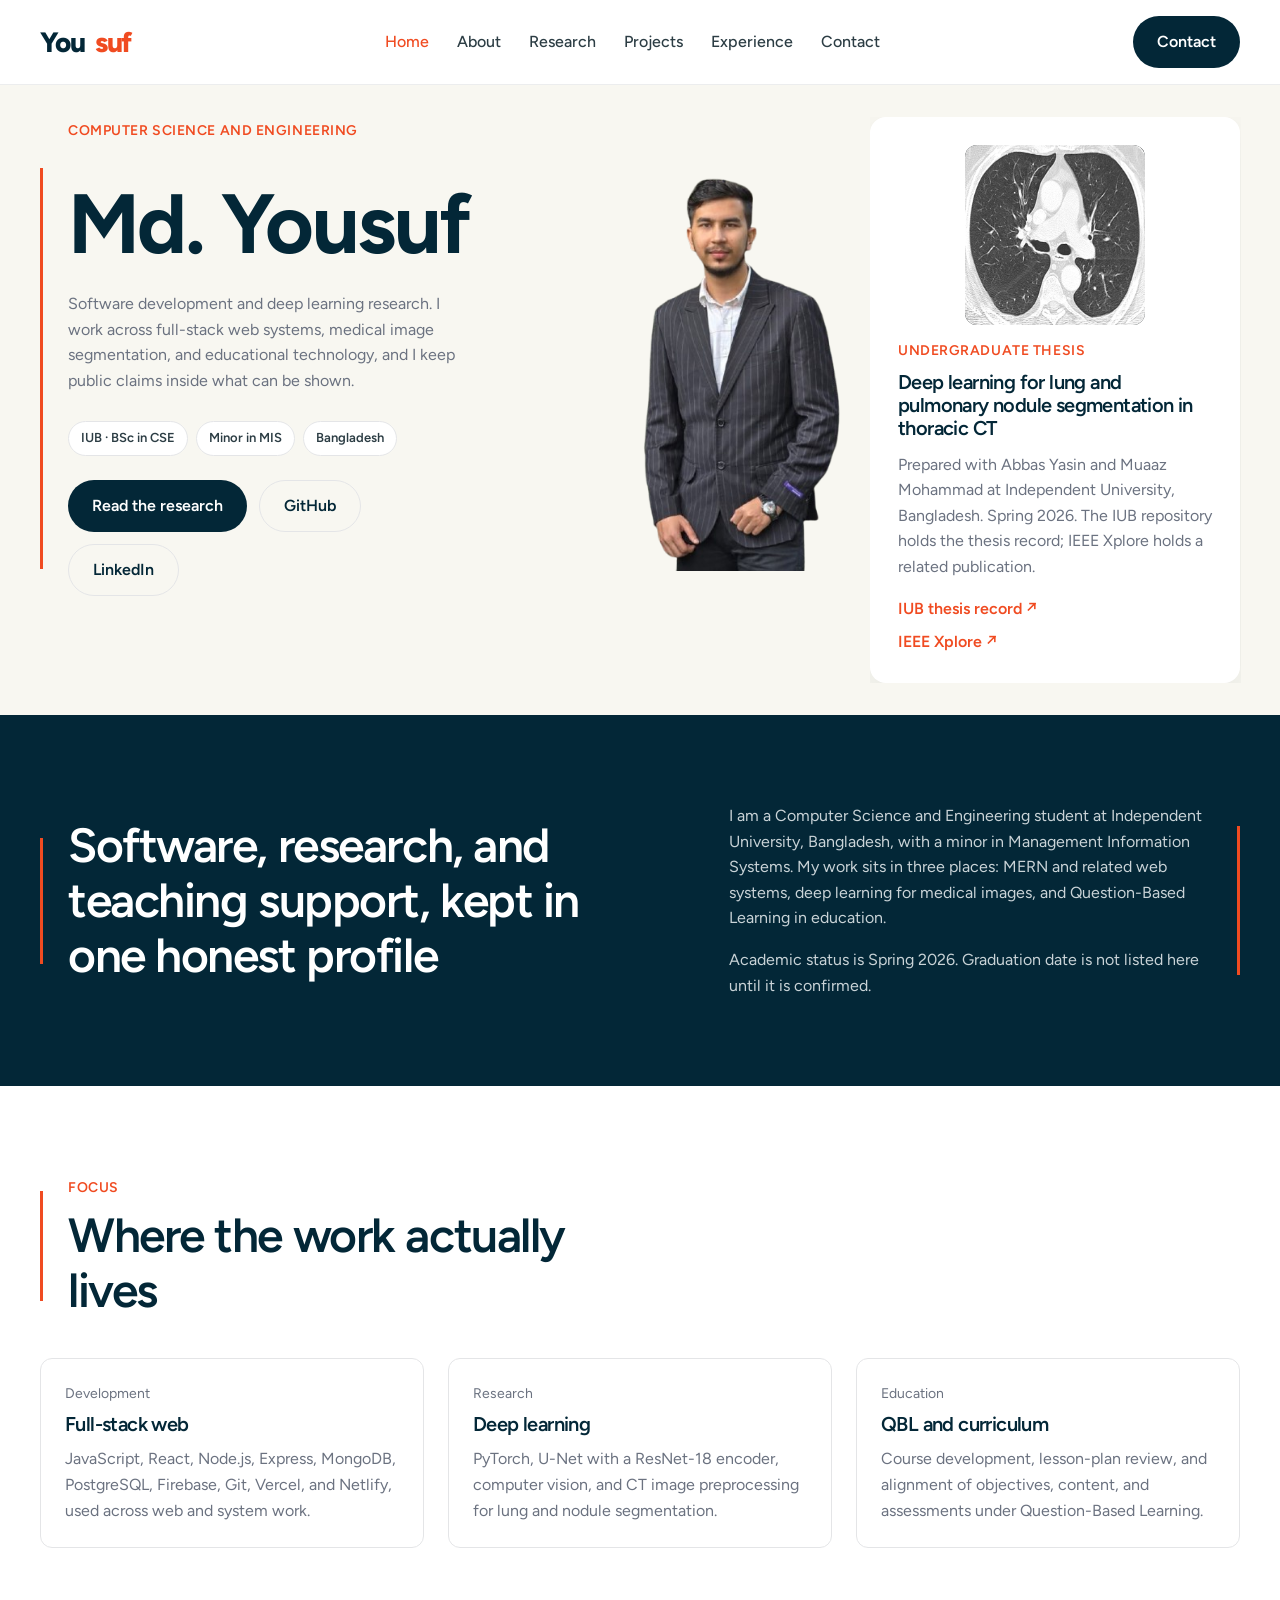
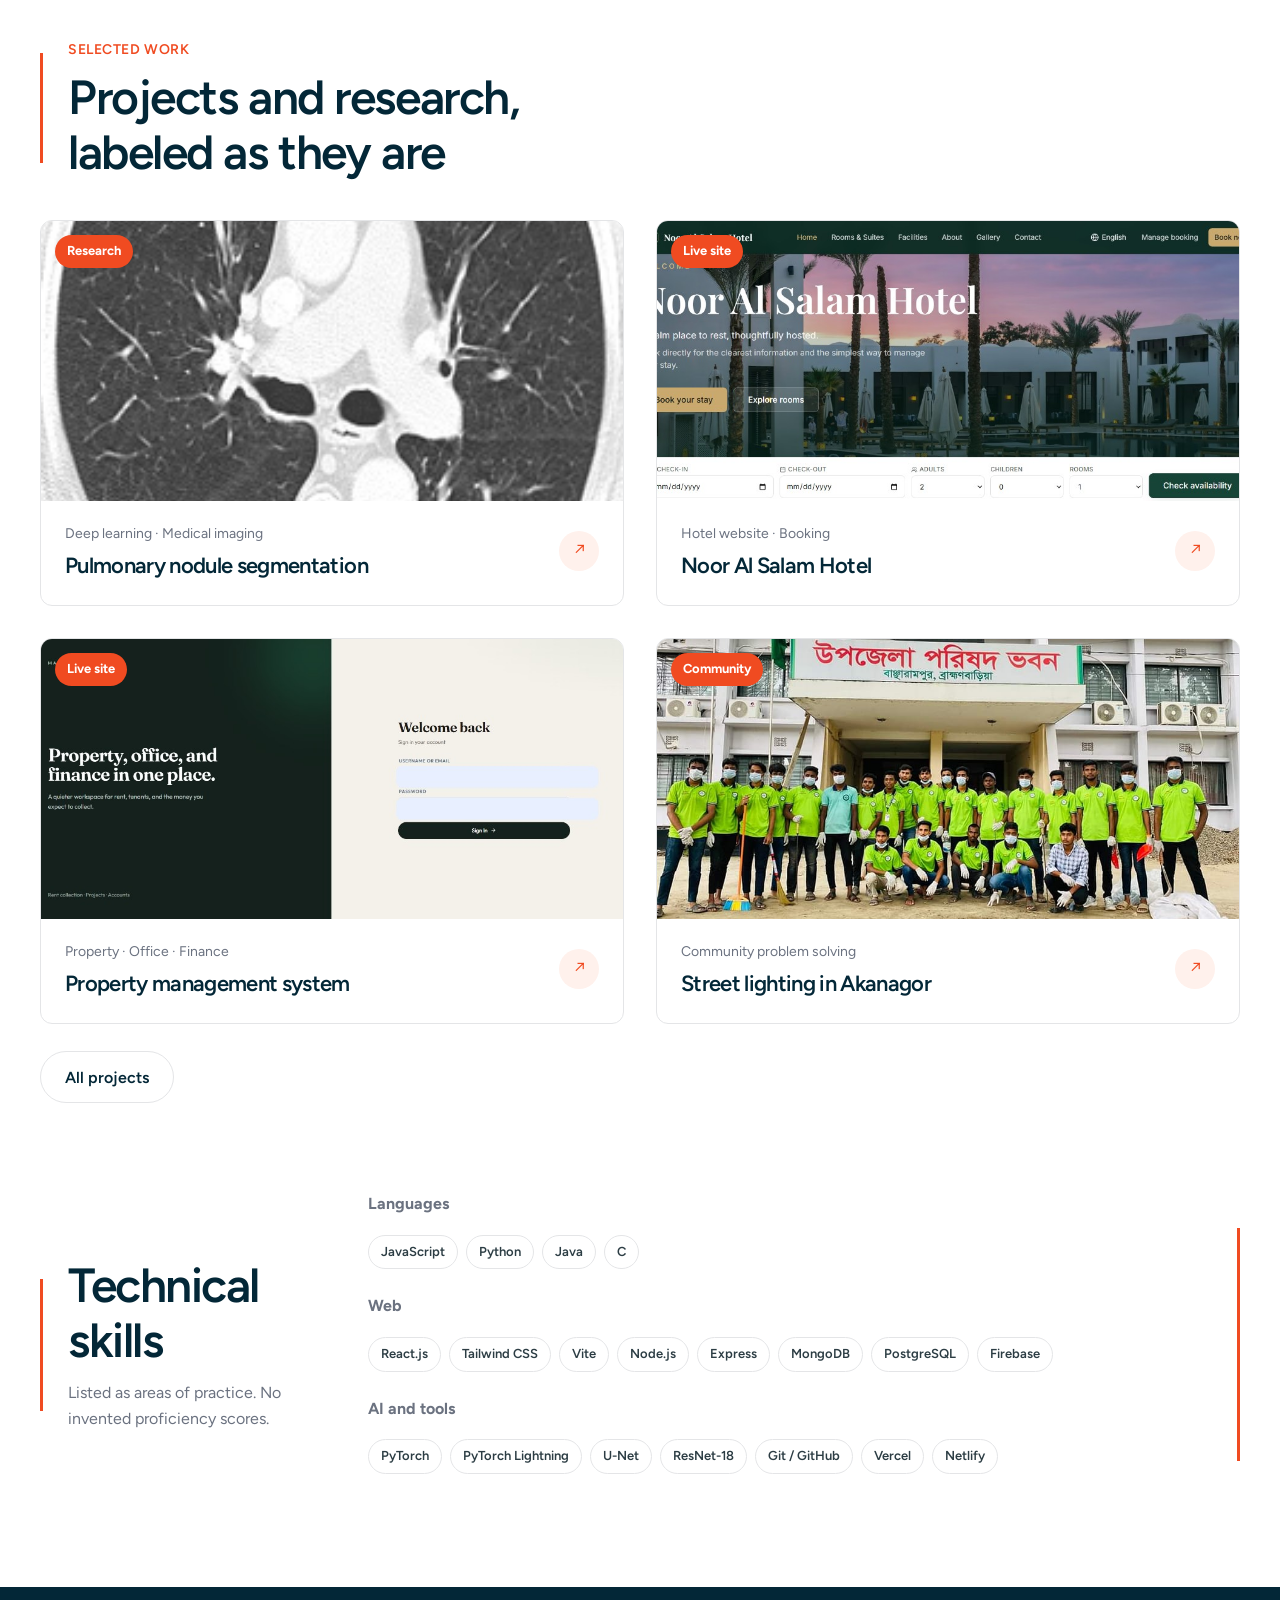
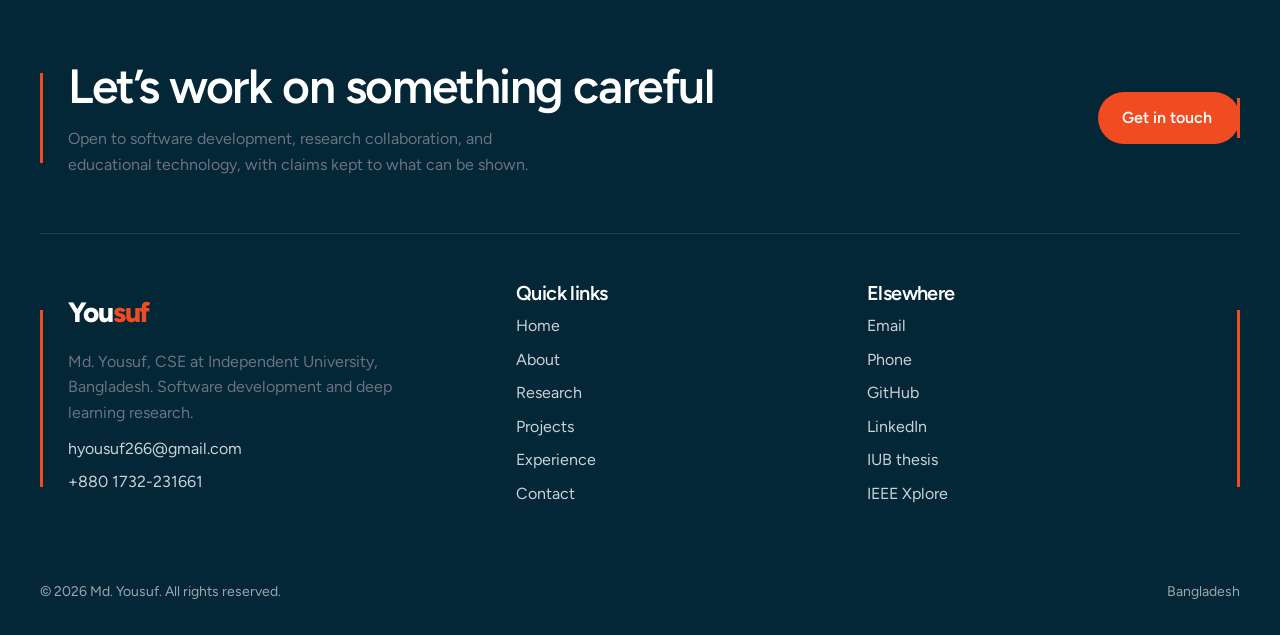
==== site/index.html @ 17631803 "My profile" ====
<!DOCTYPE html>
<html lang="en">
<head>
  <meta charset="UTF-8">
  <meta name="viewport" content="width=device-width, initial-scale=1.0">
  <title>Md. Yousuf - CSE, software, deep learning</title>
  <link rel="preconnect" href="https://fonts.googleapis.com">
  <link rel="preconnect" href="https://fonts.gstatic.com" crossorigin>
  <link href="https://fonts.googleapis.com/css2?family=Figtree:wght@400;500;600;700;800&display=swap" rel="stylesheet">
  <link rel="stylesheet" href="css/style.css">
  <script>document.documentElement.classList.add("js-anim");</script>
  <noscript><style>html.js-anim .reveal{opacity:1;filter:none;transform:none;clip-path:none}</style></noscript>
</head>
<body data-page="home">
  <div data-header></div>

  <section class="hero">
    <div class="container hero-grid hero-profile">
      <div class="hero-copy reveal reveal-left">
        <p class="eyebrow">Computer Science and Engineering</p>
        <h1>Md. Yousuf</h1>
        <p>Software development and deep learning research. I work across full-stack web systems, medical image segmentation, and educational technology, and I keep public claims inside what can be shown.</p>
        <div class="pills">
          <span class="pill">IUB · BSc in CSE</span>
          <span class="pill">Minor in MIS</span>
          <span class="pill">Bangladesh</span>
        </div>
        <div class="hero-actions">
          <a class="btn btn-dark" href="research.html">Read the research</a>
          <a class="btn btn-line" href="https://github.com/yousufhasany" target="_blank" rel="noopener">GitHub</a>
          <a class="btn btn-line" href="https://www.linkedin.com/in/md-yousufhasan/" target="_blank" rel="noopener">LinkedIn</a>
        </div>
      </div>
      <div class="hero-portrait reveal reveal-center">
        <img src="images/yousuf-profile.png" alt="Md. Yousuf">
      </div>
      <aside class="profile-card reveal reveal-right">
        <img class="ct-thumb" src="images/ct-slice-082.png" alt="Axial thoracic CT slice from the research">
        <p class="eyebrow">Undergraduate thesis</p>
        <h3>Deep learning for lung and pulmonary nodule segmentation in thoracic CT</h3>
        <p>Prepared with Abbas Yasin and Muaaz Mohammad at Independent University, Bangladesh. Spring 2026. The IUB repository holds the thesis record; IEEE Xplore holds a related publication.</p>
        <p style="margin-top:16px"><a href="https://ar.iub.edu.bd/handle/11348/1204" target="_blank" rel="noopener">IUB thesis record ↗</a></p>
        <p style="margin-top:8px"><a href="https://ieeexplore.ieee.org/document/11545645/" target="_blank" rel="noopener">IEEE Xplore ↗</a></p>
      </aside>
    </div>
  </section>

  <section class="section dark">
    <div class="container intro-grid">
      <div>
        <h2>Software, research, and teaching support, kept in one honest profile</h2>
      </div>
      <div class="intro-copy">
        <p>I am a Computer Science and Engineering student at Independent University, Bangladesh, with a minor in Management Information Systems. My work sits in three places: MERN and related web systems, deep learning for medical images, and Question-Based Learning in education.</p>
        <p>Academic status is Spring 2026. Graduation date is not listed here until it is confirmed.</p>
      </div>
    </div>
  </section>

  <section class="section">
    <div class="container">
      <div class="section-head">
        <p class="eyebrow">Focus</p>
        <h2>Where the work actually lives</h2>
      </div>
      <div class="grid-3">
        <article class="role-card">
          <div class="card-meta">Development</div>
          <h3>Full-stack web</h3>
          <p>JavaScript, React, Node.js, Express, MongoDB, PostgreSQL, Firebase, Git, Vercel, and Netlify, used across web and system work.</p>
        </article>
        <article class="role-card">
          <div class="card-meta">Research</div>
          <h3>Deep learning</h3>
          <p>PyTorch, U-Net with a ResNet-18 encoder, computer vision, and CT image preprocessing for lung and nodule segmentation.</p>
        </article>
        <article class="role-card">
          <div class="card-meta">Education</div>
          <h3>QBL and curriculum</h3>
          <p>Course development, lesson-plan review, and alignment of objectives, content, and assessments under Question-Based Learning.</p>
        </article>
      </div>
    </div>
  </section>

  <section class="section" style="padding-top:0">
    <div class="container">
      <div class="section-head">
        <p class="eyebrow">Selected work</p>
        <h2>Projects and research, labeled as they are</h2>
      </div>
      <div class="grid-2" data-projects data-count="4"></div>
      <p style="margin-top:28px"><a class="btn btn-line" href="portfolio.html">All projects</a></p>
    </div>
  </section>

  <section class="section" style="padding-top:0">
    <div class="container skills-wrap">
      <div>
        <h2>Technical skills</h2>
        <p style="margin-top:12px">Listed as areas of practice. No invented proficiency scores.</p>
      </div>
      <div>
        <p><strong>Languages</strong></p>
        <div class="pills"><span class="pill">JavaScript</span><span class="pill">Python</span><span class="pill">Java</span><span class="pill">C</span></div>
        <p><strong>Web</strong></p>
        <div class="pills"><span class="pill">React.js</span><span class="pill">Tailwind CSS</span><span class="pill">Vite</span><span class="pill">Node.js</span><span class="pill">Express</span><span class="pill">MongoDB</span><span class="pill">PostgreSQL</span><span class="pill">Firebase</span></div>
        <p><strong>AI and tools</strong></p>
        <div class="pills"><span class="pill">PyTorch</span><span class="pill">PyTorch Lightning</span><span class="pill">U-Net</span><span class="pill">ResNet-18</span><span class="pill">Git / GitHub</span><span class="pill">Vercel</span><span class="pill">Netlify</span></div>
      </div>
    </div>
  </section>

  <div data-footer></div>
  <script src="js/data.js"></script>
  <script src="js/main.js"></script>
</body>
</html>
---- site/css/style.css ----
:root {
  --navy: #032737;
  --ink: #021820;
  --slate: #2c3d44;
  --muted: #6b7280;
  --accent: #f04b21;
  --accent-soft: #fff1ec;
  --cream: #f8f7f1;
  --white: #ffffff;
  --line: #e4e5e7;
  --shadow: 0 18px 50px rgba(3, 39, 55, 0.08);
  --radius: 12px;
  --max: 1200px;
}

* { box-sizing: border-box; margin: 0; padding: 0; }

html { scroll-behavior: smooth; }

body {
  font-family: Figtree, sans-serif;
  color: var(--navy);
  background: var(--white);
  line-height: 1.6;
  overflow-x: clip;
}

img { max-width: 100%; display: block; }
a { color: inherit; text-decoration: none; }
button, input, textarea, select { font: inherit; }
ul { list-style: none; }

.container { width: min(var(--max), calc(100% - 48px)); margin: 0 auto; }
.container-wide { width: min(1280px, calc(100% - 40px)); margin: 0 auto; }

.eyebrow {
  display: inline-flex;
  align-items: center;
  gap: 8px;
  color: var(--accent);
  font-weight: 600;
  font-size: 14px;
  letter-spacing: 0.04em;
  text-transform: uppercase;
}

h1, h2, h3, h4 { line-height: 1.15; letter-spacing: -0.03em; }
h1 { font-size: clamp(48px, 7vw, 84px); font-weight: 700; }
h2 { font-size: clamp(32px, 4vw, 48px); font-weight: 600; }
h3 { font-size: 20px; font-weight: 600; }
p { color: var(--muted); }

.lead { font-size: 18px; line-height: 1.7; }

.btn {
  display: inline-flex;
  align-items: center;
  justify-content: center;
  gap: 8px;
  min-height: 52px;
  padding: 0 24px;
  border: 0;
  border-radius: 999px;
  cursor: pointer;
  font-weight: 600;
  transition: 0.25s ease;
}

.btn-dark { background: var(--navy); color: #fff; }
.btn-dark:hover { background: var(--accent); }
.btn-accent { background: var(--accent); color: #fff; }
.btn-accent:hover { background: #d63d16; }
.btn-ghost { background: #fff; color: var(--navy); }
.btn-ghost:hover { background: var(--accent); color: #fff; }
.btn-line { background: transparent; border: 1px solid var(--line); color: var(--navy); }
.btn-line:hover { border-color: var(--navy); }

/* Header */
.site-header {
  position: sticky;
  top: 0;
  z-index: 40;
  background: rgba(255, 255, 255, 0.92);
  backdrop-filter: blur(16px);
  border-bottom: 1px solid rgba(228, 229, 231, 0.7);
}

.header-inner {
  display: flex;
  align-items: center;
  justify-content: space-between;
  min-height: 84px;
  gap: 24px;
}

.logo {
  display: flex;
  align-items: center;
  gap: 10px;
  font-size: 28px;
  font-weight: 800;
  letter-spacing: -0.04em;
}

.logo span { color: var(--accent); }

.nav {
  display: flex;
  align-items: center;
  gap: 28px;
}

.nav a {
  font-weight: 500;
  color: var(--slate);
}

.nav a:hover,
.nav a.active { color: var(--accent); }

.menu-toggle {
  display: none;
  width: 44px;
  height: 44px;
  border: 0;
  background: var(--cream);
  border-radius: 10px;
  cursor: pointer;
}

.menu-toggle span,
.menu-toggle span::before,
.menu-toggle span::after {
  display: block;
  width: 18px;
  height: 2px;
  background: var(--navy);
  margin: 0 auto;
  position: relative;
}

.menu-toggle span::before,
.menu-toggle span::after {
  content: "";
  position: absolute;
  left: 0;
}

.menu-toggle span::before { top: -6px; }
.menu-toggle span::after { top: 6px; }

/* Hero */
.hero {
  background: var(--cream);
  padding: 20px 0 0;
  overflow: hidden;
}

.hero-grid {
  display: grid;
  grid-template-columns: 1fr 1.05fr 0.7fr;
  gap: 24px;
  align-items: start;
}

.hero-grid.hero-profile {
  grid-template-columns: 1.05fr 0.85fr 0.9fr;
  align-items: start;
  padding: 0;
}

.hero-copy { padding-bottom: 40px; }
.hero-profile .hero-copy { padding-top: 12px; padding-bottom: 36px; }
.hero-copy h1 { margin: 6px 0 18px; }
.hero-copy p { max-width: 360px; margin-bottom: 28px; }
.hero-profile .hero-copy p { max-width: 480px; }

.hero-portrait {
  position: relative;
  display: flex;
  justify-content: center;
  align-items: flex-start;
}

.hero-portrait img {
  width: min(400px, 100%);
  max-height: 480px;
  object-fit: contain;
  object-position: top center;
}

.hero-profile .profile-card {
  margin-top: 12px;
  margin-bottom: 32px;
}

.hero-actions {
  display: flex;
  flex-wrap: wrap;
  gap: 12px;
}

.pills {
  display: flex;
  flex-wrap: wrap;
  gap: 8px;
  margin: 18px 0 24px;
}

.pill {
  display: inline-flex;
  align-items: center;
  padding: 6px 12px;
  border-radius: 999px;
  background: #fff;
  border: 1px solid var(--line);
  font-size: 13px;
  font-weight: 600;
  color: var(--slate);
}

.profile-card {
  background: #fff;
  border-radius: 16px;
  padding: 28px;
  box-shadow: var(--shadow);
}

.profile-card h3 { margin: 8px 0 12px; }
.profile-card a { color: var(--accent); font-weight: 600; }

.ct-thumb {
  width: min(180px, 100%);
  aspect-ratio: 1;
  object-fit: contain;
  background: #0b1214;
  border-radius: 12px;
  margin: 0 auto 12px;
  display: block;
}

.ct-figure {
  margin: 28px 0 8px;
  background: #0b1214;
  border-radius: 16px;
  overflow: hidden;
  padding: 16px 16px 0;
}

.ct-figure img {
  width: min(100%, 400px);
  margin: 0 auto;
  object-fit: contain;
  display: block;
  border-radius: 8px;
}

.ct-figure figcaption,
.thesis-figure figcaption {
  background: #fff;
  color: var(--slate);
  font-size: 14px;
  line-height: 1.5;
  margin: 16px -16px 0;
  padding: 14px 16px 16px;
}

.thesis-figure {
  margin: 28px 0 8px;
  background: #fff;
  border: 1px solid var(--line);
  border-radius: 16px;
  overflow: hidden;
  padding: 16px 16px 0;
}

.thesis-figure img {
  width: min(100%, 520px);
  margin: 0 auto;
  object-fit: contain;
  display: block;
  background: #fff;
  border-radius: 4px;
}

.doc-links {
  display: flex;
  flex-wrap: wrap;
  gap: 12px;
  margin-top: 16px;
}

.media-tag {
  position: absolute;
  left: 14px;
  top: 14px;
  z-index: 2;
  background: var(--accent);
  color: #fff;
  border-radius: 99px;
  padding: 6px 12px;
  font-size: 13px;
  font-weight: 700;
}

.media-ct {
  background: #0b1214;
}

.media-ct img {
  object-fit: contain;
}
.profile-card ul,
ul.detail-copy { margin: 12px 0 0 18px; }
.profile-card li,
ul.detail-copy li { list-style: disc; color: var(--muted); margin: 8px 0; }

.media-panel {
  height: 220px;
  display: grid;
  place-items: center;
  font-weight: 700;
  letter-spacing: -0.03em;
}

.media-navy { background: linear-gradient(135deg, #032737, #0a5a72); color: #fff; }
.media-teal { background: linear-gradient(135deg, #0d4f4c, #1a7a72); color: #fff; }
.media-sand { background: linear-gradient(135deg, #4a2f24, #c45a28); color: #fff; }

.work-hero.media-navy,
.work-hero.media-teal,
.work-hero.media-sand { background-image: none; }

.note {
  margin-top: 24px;
  padding: 16px 18px;
  background: var(--cream);
  border-radius: 12px;
  color: var(--slate);
  font-size: 15px;
}

.role-card {
  border: 1px solid var(--line);
  border-radius: 12px;
  padding: 24px;
  background: #fff;
}

.role-card h3 { margin: 6px 0 10px; }

.float-icon {
  position: absolute;
  width: 56px;
  height: 56px;
  background: #fff;
  border-radius: 50%;
  display: grid;
  place-items: center;
  box-shadow: 1px 12px 40px rgba(240, 75, 33, 0.18);
  font-weight: 800;
}

.float-icon.ig { top: 8%; left: 12%; color: #e1306c; }
.float-icon.g { top: 42%; left: 0; color: #4285f4; }
.float-icon.yt { top: 38%; right: 4%; color: #ff0000; }
.float-icon.fb { bottom: 22%; right: 8%; color: #1877f2; }

.hero-stats {
  display: grid;
  gap: 28px;
  padding: 0 0 90px;
}

.stat-card strong {
  display: block;
  font-size: 48px;
  letter-spacing: -0.04em;
  line-height: 1;
}

.stat-card span { color: var(--muted); }

.badge {
  display: inline-flex;
  align-items: center;
  gap: 8px;
  background: #fff;
  border-radius: 999px;
  padding: 8px 14px;
  font-size: 14px;
  font-weight: 600;
  margin-bottom: 18px;
  box-shadow: var(--shadow);
}

.dot {
  width: 8px;
  height: 8px;
  border-radius: 50%;
  background: #16a34a;
}

/* Sections */
.section { padding: 88px 0; }
.section-head { margin-bottom: 40px; }
.section-head h2 { max-width: 560px; margin-top: 8px; }

.dark {
  background: var(--navy);
  color: #fff;
}

.dark p { color: #c9d3d7; }

.intro-grid {
  display: grid;
  grid-template-columns: 1.1fr 0.9fr;
  gap: 64px;
  align-items: center;
}

.intro-stats {
  display: flex;
  gap: 32px;
  margin: 28px 0;
  padding-bottom: 28px;
  border-bottom: 1px solid rgba(255,255,255,0.12);
}

.intro-stats strong { display: block; font-size: 36px; }
.intro-copy { display: grid; gap: 16px; }

/* Cards */
.grid-3 { display: grid; grid-template-columns: repeat(3, 1fr); gap: 24px; }
.grid-2 { display: grid; grid-template-columns: repeat(2, 1fr); gap: 32px; }

.gig-card,
.work-card,
.blog-card,
.info-card,
.price-card {
  background: #fff;
  border: 1px solid var(--line);
  border-radius: 12px;
  overflow: hidden;
  transition: 0.3s ease;
}

.gig-card:hover,
.work-card:hover,
.blog-card:hover { transform: translateY(-4px); box-shadow: var(--shadow); }

.media {
  position: relative;
  overflow: hidden;
  background: #eee;
}

.media img {
  width: 100%;
  height: 240px;
  object-fit: cover;
  transition: 0.5s ease;
}

.work-card .media img { height: 280px; }

.work-card:hover .media img,
.gig-card:hover .media img { transform: scale(1.08); }

.shine { position: relative; }
.shine::before {
  content: "";
  position: absolute;
  inset: 0 auto 0 -75%;
  width: 50%;
  background: linear-gradient(to right, transparent, rgba(255,255,255,0.35));
  transform: skewX(-25deg);
  z-index: 1;
}

.work-card:hover .shine::before { animation: shine 0.75s; }

@keyframes shine { to { left: 125%; } }

.price-chip {
  position: absolute;
  left: 16px;
  top: 16px;
  background: #fff;
  border-radius: 10px;
  padding: 10px 12px;
  min-width: 86px;
}

.price-chip small { display: block; color: var(--muted); font-size: 12px; }
.price-chip strong { font-size: 24px; line-height: 1; }

.card-body { padding: 22px 24px 26px; }
.card-body h3 { margin: 4px 0 16px; font-size: 22px; }
.card-meta { color: var(--muted); font-size: 14px; margin-bottom: 8px; }
.card-foot {
  display: flex;
  justify-content: space-between;
  align-items: center;
  color: var(--slate);
  font-weight: 600;
}

.arrow {
  width: 40px;
  height: 40px;
  border-radius: 50%;
  display: grid;
  place-items: center;
  background: var(--accent-soft);
  color: var(--accent);
  flex-shrink: 0;
}

.work-card .card-body {
  display: flex;
  justify-content: space-between;
  align-items: center;
  gap: 12px;
}

.work-card h3 { margin: 0; }

/* Skills */
.skills-wrap {
  display: grid;
  grid-template-columns: 280px 1fr;
  gap: 48px;
  align-items: center;
}

.skill { margin-bottom: 22px; }
.skill-top { display: flex; justify-content: space-between; margin-bottom: 8px; font-weight: 600; }
.bar { height: 8px; background: #ececec; border-radius: 99px; overflow: hidden; }
.bar span {
  display: block;
  height: 100%;
  background: var(--accent);
  border-radius: 99px;
  width: 0;
  transition: width 1.8s cubic-bezier(0.33, 0.08, 0.18, 1);
}

/* Testimonials */
.quote-grid { display: grid; grid-template-columns: repeat(3, 1fr); gap: 24px; }
.quote {
  background: var(--cream);
  border-radius: 12px;
  padding: 28px;
}

.quote p { color: var(--slate); margin-bottom: 22px; }
.quote-user { display: flex; gap: 12px; align-items: center; }
.quote-user img { width: 48px; height: 48px; border-radius: 50%; object-fit: cover; }
.quote-user strong { display: block; }
.quote-user span { color: var(--muted); font-size: 14px; }

/* Banner */
.page-banner {
  padding: 20px 0 0;
}

.banner-inner {
  min-height: 240px;
  border-radius: 12px;
  background:
    linear-gradient(180deg, rgba(248,247,241,0.2), rgba(248,247,241,0.55)),
    url("https://adguru.kitkitgo.com/wp-content/uploads/2025/10/8a3cf4f2-0ee0-40e4-8c0a-a12ad534541e.webp") center/cover;
  display: grid;
  place-items: center;
  text-align: center;
  padding: 48px 20px;
}

.banner-inner.banner-person {
  grid-template-columns: 1fr auto;
  text-align: left;
  padding: 28px 28px 0 40px;
  align-items: end;
  overflow: hidden;
  min-height: 220px;
}

.banner-inner.banner-cover {
  min-height: 340px;
  height: 340px;
  grid-template-columns: 1fr;
  text-align: left;
  align-items: end;
  justify-items: start;
  padding: 36px 44px;
  overflow: hidden;
  background-color: #032737;
  background-size: cover;
  background-position: center;
  background-repeat: no-repeat;
}

.banner-inner.banner-cover.banner-cover-research {
  background-image:
    linear-gradient(90deg, rgba(3, 39, 55, 0.78) 0%, rgba(3, 39, 55, 0.42) 48%, rgba(3, 39, 55, 0.18) 100%),
    url("../images/research-banner.jpg");
}

.banner-inner.banner-cover.banner-cover-projects {
  background-image:
    linear-gradient(90deg, rgba(3, 39, 55, 0.72) 0%, rgba(3, 39, 55, 0.38) 50%, rgba(3, 39, 55, 0.16) 100%),
    url("../images/projects-banner.jpg");
}

.banner-inner.banner-cover.banner-cover-experience {
  background-image:
    linear-gradient(90deg, rgba(3, 39, 55, 0.78) 0%, rgba(3, 39, 55, 0.42) 48%, rgba(3, 39, 55, 0.18) 100%),
    url("../images/experience-banner.jpg");
}

.banner-inner.banner-cover.banner-cover-contact {
  background-image:
    linear-gradient(90deg, rgba(3, 39, 55, 0.78) 0%, rgba(3, 39, 55, 0.42) 48%, rgba(3, 39, 55, 0.18) 100%),
    url("../images/contact-banner.jpg");
}

.banner-inner.banner-cover h1 {
  font-size: clamp(40px, 5vw, 56px);
  color: #fff;
}

.banner-inner.banner-cover .crumbs {
  justify-content: flex-start;
  color: rgba(255, 255, 255, 0.78);
}

.banner-inner.banner-cover .crumbs a { color: #fff; }
.banner-inner.banner-cover .crumbs a:hover,
.banner-inner.banner-cover .crumbs .current { color: var(--accent); }

.banner-photo {
  width: 180px;
  height: 210px;
  object-fit: cover;
  object-position: center 18%;
  border-radius: 16px 16px 0 0;
}

.banner-photo-ct {
  width: 200px;
  height: 200px;
  object-fit: contain;
  object-position: center;
  background: #0b1214;
  border-radius: 16px 16px 0 0;
  margin-bottom: 0;
}

.about-photo {
  width: 100%;
  height: 520px;
  object-fit: cover;
  object-position: center 20%;
  border-radius: 16px;
}

.crumbs {
  display: flex;
  justify-content: center;
  gap: 8px;
  margin-top: 10px;
  color: var(--slate);
}

.banner-person .crumbs { justify-content: flex-start; }

.crumbs a:hover { color: var(--accent); }
.crumbs .current { color: var(--accent); font-weight: 600; }

/* About */
.about-hero {
  display: grid;
  grid-template-columns: 1fr 1fr;
  gap: 48px;
  align-items: center;
}

.about-facts {
  display: grid;
  grid-template-columns: 1fr 1fr;
  gap: 14px 28px;
  margin-top: 28px;
}

.about-facts dt { color: var(--muted); font-size: 14px; }
.about-facts dd { font-weight: 600; margin-bottom: 8px; }

.timeline { display: grid; gap: 18px; }
.time-item {
  border: 1px solid var(--line);
  border-radius: 12px;
  padding: 24px;
}

.time-item header {
  display: flex;
  justify-content: space-between;
  gap: 16px;
  margin-bottom: 10px;
  flex-wrap: wrap;
}

.time-item small { color: var(--accent); font-weight: 600; }

.faq-item {
  border: 1px solid var(--line);
  border-radius: 12px;
  overflow: hidden;
}

.faq-item + .faq-item { margin-top: 12px; }

.faq-item button {
  width: 100%;
  text-align: left;
  background: #fff;
  border: 0;
  padding: 20px 24px;
  font-weight: 600;
  cursor: pointer;
  display: flex;
  justify-content: space-between;
  gap: 16px;
}

.faq-item .answer {
  display: none;
  padding: 0 24px 20px;
  color: var(--muted);
}

.faq-item.open .answer { display: block; }
.faq-item.open button { color: var(--accent); }

/* Work details */
.work-hero {
  min-height: 280px;
  border-radius: 12px;
  background-size: cover;
  background-position: center;
  display: grid;
  grid-template-columns: 1fr auto;
  align-items: end;
  padding: 36px 28px 0 36px;
  overflow: hidden;
  color: #fff;
}

.work-hero.work-hero-cover {
  min-height: 340px;
  height: 340px;
  padding: 36px 40px;
  grid-template-columns: 1fr;
}

.project-figure {
  margin: 24px 0 8px;
  background: #fff;
  border: 1px solid var(--line);
  border-radius: 16px;
  overflow: hidden;
}

.project-figure img {
  width: 100%;
  display: block;
  object-fit: cover;
  max-height: 420px;
}

.project-figure figcaption {
  color: var(--slate);
  font-size: 14px;
  line-height: 1.5;
  padding: 14px 16px 16px;
}

.project-figure.figure-contain img {
  object-fit: contain;
  max-height: 560px;
  background: #fff;
}

.project-figure.figure-video {
  background: #111;
}

.project-figure.figure-video video {
  width: 100%;
  display: block;
  max-height: 640px;
  object-fit: contain;
  background: #111;
}

.project-figure.figure-video figcaption {
  background: #fff;
}

.community-shots {
  display: grid;
  grid-template-columns: 1fr 1fr;
  gap: 12px;
  margin-top: 16px;
}

.community-shots img,
.community-shots video {
  width: 100%;
  display: block;
  border-radius: 10px;
  border: 1px solid var(--line);
  background: #111;
}

.community-shots video {
  max-height: 280px;
  object-fit: contain;
}

.community-shots figcaption {
  color: var(--slate);
  font-size: 13px;
  line-height: 1.45;
  padding-top: 8px;
}

.work-hero-photo {
  width: 180px;
  height: 220px;
  object-fit: cover;
  object-position: center 18%;
  border-radius: 16px 16px 0 0;
}

.work-hero h1 { font-size: clamp(36px, 5vw, 56px); }
.work-hero .tag {
  display: inline-block;
  background: var(--accent);
  border-radius: 99px;
  padding: 6px 12px;
  font-size: 13px;
  margin-bottom: 10px;
}

.detail-grid {
  display: grid;
  grid-template-columns: 1.6fr 0.8fr;
  gap: 40px;
}

.detail-copy h2 { margin: 32px 0 12px; font-size: 32px; }
.detail-copy ul { margin: 12px 0 0 18px; }
.detail-copy li { list-style: disc; color: var(--muted); margin: 8px 0; }

.side-card {
  border: 1px solid var(--line);
  border-radius: 12px;
  padding: 24px;
  position: sticky;
  top: 108px;
}

.side-card dt { color: var(--muted); font-size: 13px; margin-top: 14px; }
.side-card dd { font-weight: 600; }

.results {
  display: grid;
  grid-template-columns: repeat(2, 1fr);
  gap: 16px;
  margin-top: 16px;
}

.result {
  background: var(--cream);
  border-radius: 12px;
  padding: 18px;
}

.result strong { display: block; font-size: 28px; color: var(--accent); }

/* Contact */
.contact-grid {
  display: grid;
  grid-template-columns: 0.85fr 1.15fr;
  gap: 40px;
}

.form {
  display: grid;
  gap: 14px;
  background: var(--cream);
  padding: 32px;
  border-radius: 16px;
}

.form input,
.form textarea,
.form select {
  width: 100%;
  border: 1px solid var(--line);
  background: #fff;
  border-radius: 10px;
  padding: 14px 16px;
  outline: none;
}

.form input:focus,
.form textarea:focus { border-color: var(--navy); }

.form-row { display: grid; grid-template-columns: 1fr 1fr; gap: 14px; }

.info-card { padding: 22px; }
.info-card strong { display: block; margin-bottom: 6px; }

.form-status {
  display: none;
  padding: 12px 14px;
  border-radius: 10px;
  background: #ecfdf3;
  color: #166534;
  font-weight: 600;
}

.form-status.show { display: block; }

/* Footer */
.cta-band {
  background: var(--navy);
  color: #fff;
  padding: 72px 0 0;
}

.cta-inner {
  display: flex;
  justify-content: space-between;
  align-items: center;
  gap: 24px;
  padding-bottom: 56px;
  border-bottom: 1px solid rgba(255,255,255,0.1);
}

.cta-inner p { max-width: 460px; margin-top: 12px; }

.footer-grid {
  display: grid;
  grid-template-columns: 1.4fr 1fr 1.2fr;
  gap: 40px;
  padding: 48px 0;
}

.footer-grid p { max-width: 360px; }
.footer-grid a { color: #c9d3d7; display: block; margin: 8px 0; }
.footer-grid a:hover { color: #fff; }

.newsletter { display: flex; gap: 8px; margin-top: 14px; }
.newsletter input {
  flex: 1;
  border: 0;
  border-radius: 99px;
  padding: 0 16px;
  min-height: 48px;
}

.legal {
  display: flex;
  justify-content: space-between;
  gap: 16px;
  padding: 18px 0 32px;
  color: #9aa7ad;
  font-size: 14px;
  flex-wrap: wrap;
}

.legal a { color: #9aa7ad; }
.legal a:hover { color: #fff; }

.partners {
  display: flex;
  gap: 28px;
  flex-wrap: wrap;
  align-items: center;
  opacity: 0.75;
  margin-top: 20px;
}

.partners img { height: 28px; width: auto; filter: brightness(10); }

.pricing {
  display: grid;
  grid-template-columns: repeat(3, 1fr);
  gap: 20px;
}

.price-card { padding: 28px; }
.price-card.featured {
  background: var(--navy);
  color: #fff;
  border-color: var(--navy);
}

.price-card.featured p { color: #c9d3d7; }
.price-card .amount { font-size: 42px; margin: 10px 0 16px; }

.steps { display: grid; gap: 16px; }
.step {
  display: grid;
  grid-template-columns: 56px 1fr;
  gap: 16px;
  border: 1px solid var(--line);
  border-radius: 12px;
  padding: 20px;
}

.step b {
  width: 44px;
  height: 44px;
  border-radius: 50%;
  background: var(--accent-soft);
  color: var(--accent);
  display: grid;
  place-items: center;
}

.article-hero img {
  width: 100%;
  max-height: 420px;
  object-fit: cover;
  border-radius: 12px;
  margin: 24px 0 32px;
}

.article-body { max-width: 760px; }
.article-body p { margin-bottom: 16px; font-size: 18px; }
.article-body h2 { font-size: 28px; margin: 28px 0 12px; }

@media (max-width: 1024px) {
  .hero-grid,
  .hero-grid.hero-profile,
  .banner-inner.banner-person,
  .intro-grid,
  .skills-wrap,
  .about-hero,
  .detail-grid,
  .contact-grid,
  .footer-grid,
  .cta-inner {
    grid-template-columns: 1fr;
  }

  .hero-stats { grid-template-columns: repeat(3, 1fr); padding-bottom: 40px; }
  .hero-copy { padding-bottom: 24px; }
  .grid-3, .quote-grid, .pricing { grid-template-columns: 1fr 1fr; }
  .banner-inner.banner-person { padding: 28px 24px 0; }
  .banner-photo { width: 140px; height: 168px; justify-self: end; }
  .banner-photo-ct { width: 160px; height: 160px; }
  .hero-portrait img { max-height: 420px; }
  .about-photo { height: 420px; }
  .work-hero { grid-template-columns: 1fr auto; }
  .work-hero.work-hero-cover { grid-template-columns: 1fr; min-height: 240px; height: 240px; padding: 28px 24px; }
}

@media (max-width: 767px) {
  .container { width: min(var(--max), calc(100% - 32px)); }
  .nav {
    display: none;
    position: absolute;
    inset: 84px 16px auto;
    background: #fff;
    border: 1px solid var(--line);
    border-radius: 12px;
    padding: 16px;
    flex-direction: column;
    align-items: flex-start;
    box-shadow: var(--shadow);
  }
  .nav.open { display: flex; }
  .menu-toggle { display: block; }
  .header-inner .btn { display: none; }
  .hero-grid { grid-template-columns: 1fr; }
  .hero-stats { grid-template-columns: 1fr; }
  .grid-2, .grid-3, .quote-grid, .pricing, .about-facts, .form-row, .results, .community-shots {
    grid-template-columns: 1fr;
  }
  .section { padding: 64px 0; }
  .banner-photo, .work-hero-photo { width: 120px; height: 148px; }
  .banner-photo-ct { width: 132px; height: 132px; }
  .banner-inner.banner-cover { min-height: 240px; height: 240px; padding: 28px 24px; }
  .about-photo { height: 340px; }
}

/* Directional reveals: left from left, right from right */
html.js-anim .reveal {
  position: relative;
  opacity: 0;
  will-change: transform, opacity, clip-path;
}

html.js-anim .banner-cover.reveal,
html.js-anim .detail-copy.reveal,
html.js-anim .side-card.reveal,
html.js-anim .contact-grid > .reveal,
html.js-anim .about-hero > .reveal {
  opacity: 1;
  transform: none;
  clip-path: none;
  will-change: auto;
}

html.js-anim .reveal-left {
  transform: translate3d(-64px, 10px, 0) rotate(-1.2deg);
  clip-path: inset(0 28% 0 0);
}

html.js-anim .reveal-right {
  transform: translate3d(64px, 10px, 0) rotate(1.2deg);
  clip-path: inset(0 0 0 28%);
}

html.js-anim .reveal-center {
  transform: translate3d(0, 28px, 0) scale(0.96);
  clip-path: inset(8% 10%);
}

html.js-anim .reveal.in {
  opacity: 1;
  transform: none;
  clip-path: inset(0);
  transition:
    transform 2.1s cubic-bezier(0.33, 0.08, 0.18, 1) var(--d, 0ms),
    opacity 1.85s cubic-bezier(0.33, 0.08, 0.18, 1) var(--d, 0ms),
    clip-path 2.1s cubic-bezier(0.33, 0.08, 0.18, 1) var(--d, 0ms);
}

html.js-anim .reveal-left:not(.work-card):not(.role-card):not(.info-card):not(.gig-card):not(.time-item):not(.faq-item):not(.profile-card):not(.step):not(img):not(.media) {
  padding-left: 28px;
}

html.js-anim .reveal-right:not(.work-card):not(.role-card):not(.info-card):not(.gig-card):not(.time-item):not(.faq-item):not(.profile-card):not(.step):not(img):not(.media):not(.about-photo) {
  padding-right: 28px;
}

html.js-anim .reveal::after {
  content: "";
  position: absolute;
  width: 3px;
  background: var(--accent);
  opacity: 0;
  pointer-events: none;
  z-index: 0;
}

html.js-anim .reveal-left::after {
  left: 0;
  top: 12%;
  bottom: 12%;
  transform: scaleY(0);
  transform-origin: top;
}

html.js-anim .reveal-right::after {
  right: 0;
  top: 12%;
  bottom: 12%;
  transform: scaleY(0);
  transform-origin: bottom;
}

html.js-anim .work-card.reveal-left::after,
html.js-anim .role-card.reveal-left::after,
html.js-anim .info-card.reveal-left::after,
html.js-anim .gig-card.reveal-left::after,
html.js-anim .time-item.reveal-left::after,
html.js-anim .faq-item.reveal-left::after,
html.js-anim .profile-card.reveal-left::after,
html.js-anim .step.reveal-left::after {
  left: -16px;
}

html.js-anim .work-card.reveal-right::after,
html.js-anim .role-card.reveal-right::after,
html.js-anim .info-card.reveal-right::after,
html.js-anim .gig-card.reveal-right::after,
html.js-anim .time-item.reveal-right::after,
html.js-anim .faq-item.reveal-right::after,
html.js-anim .profile-card.reveal-right::after,
html.js-anim .step.reveal-right::after {
  right: -16px;
}

html.js-anim .reveal-center::after {
  left: 12%;
  right: 12%;
  bottom: -14px;
  width: auto;
  height: 3px;
  transform: scaleX(0);
  transform-origin: center;
}

html.js-anim .reveal.in::after {
  opacity: 1;
  transform: scale(1);
  transition: transform 1.5s cubic-bezier(0.33, 0.08, 0.18, 1) calc(var(--d, 0ms) + 420ms), opacity 0.8s ease calc(var(--d, 0ms) + 280ms);
}

@keyframes enter-left {
  from { opacity: 0; transform: translateX(-28px); }
  to { opacity: 1; transform: none; }
}

@keyframes enter-right {
  from { opacity: 0; transform: translateX(28px); }
  to { opacity: 1; transform: none; }
}

@keyframes enter-down {
  from { opacity: 0; transform: translateY(-10px); }
  to { opacity: 1; transform: none; }
}

@keyframes icon-in-left {
  from { opacity: 0; transform: translate(-24px, 10px) scale(0.6); }
  to { opacity: 1; transform: none; }
}

@keyframes icon-in-right {
  from { opacity: 0; transform: translate(24px, 10px) scale(0.6); }
  to { opacity: 1; transform: none; }
}

.site-header .logo {
  animation: enter-left 1.25s cubic-bezier(0.33, 0.08, 0.18, 1) both;
}

.site-header .nav a {
  animation: enter-down 1s cubic-bezier(0.33, 0.08, 0.18, 1) both;
}

.site-header .nav a:nth-child(1) { animation-delay: 0.12s; }
.site-header .nav a:nth-child(2) { animation-delay: 0.22s; }
.site-header .nav a:nth-child(3) { animation-delay: 0.32s; }
.site-header .nav a:nth-child(4) { animation-delay: 0.42s; }
.site-header .nav a:nth-child(5) { animation-delay: 0.52s; }
.site-header .nav a:nth-child(6) { animation-delay: 0.62s; }

.site-header .btn {
  animation: enter-right 1.25s cubic-bezier(0.33, 0.08, 0.18, 1) both;
}

.hero-portrait.in .float-icon.ig,
.hero-portrait.in .float-icon.g {
  animation: icon-in-left 1.3s cubic-bezier(0.33, 0.08, 0.18, 1) both;
}

.hero-portrait.in .float-icon.yt,
.hero-portrait.in .float-icon.fb {
  animation: icon-in-right 1.3s cubic-bezier(0.33, 0.08, 0.18, 1) both;
}

.hero-portrait.in .float-icon.ig { animation-delay: 0.35s; }
.hero-portrait.in .float-icon.g { animation-delay: 0.55s; }
.hero-portrait.in .float-icon.yt { animation-delay: 0.45s; }
.hero-portrait.in .float-icon.fb { animation-delay: 0.7s; }

@media (max-width: 767px) {
  html.js-anim .reveal-left {
    transform: translate3d(-36px, 20px, 0);
    clip-path: inset(0 22% 0 0);
  }
  html.js-anim .reveal-right {
    transform: translate3d(36px, 20px, 0);
    clip-path: inset(0 0 0 22%);
  }
}

@media (prefers-reduced-motion: reduce) {
  html.js-anim .reveal,
  html.js-anim .reveal-left,
  html.js-anim .reveal-right,
  html.js-anim .reveal-center,
  html.js-anim .reveal.in {
    opacity: 1;
    filter: none;
    transform: none;
    clip-path: none;
    transition: none;
  }
  .site-header .logo,
  .site-header .nav a,
  .site-header .btn,
  .hero-portrait.in .float-icon {
    animation: none;
  }
}
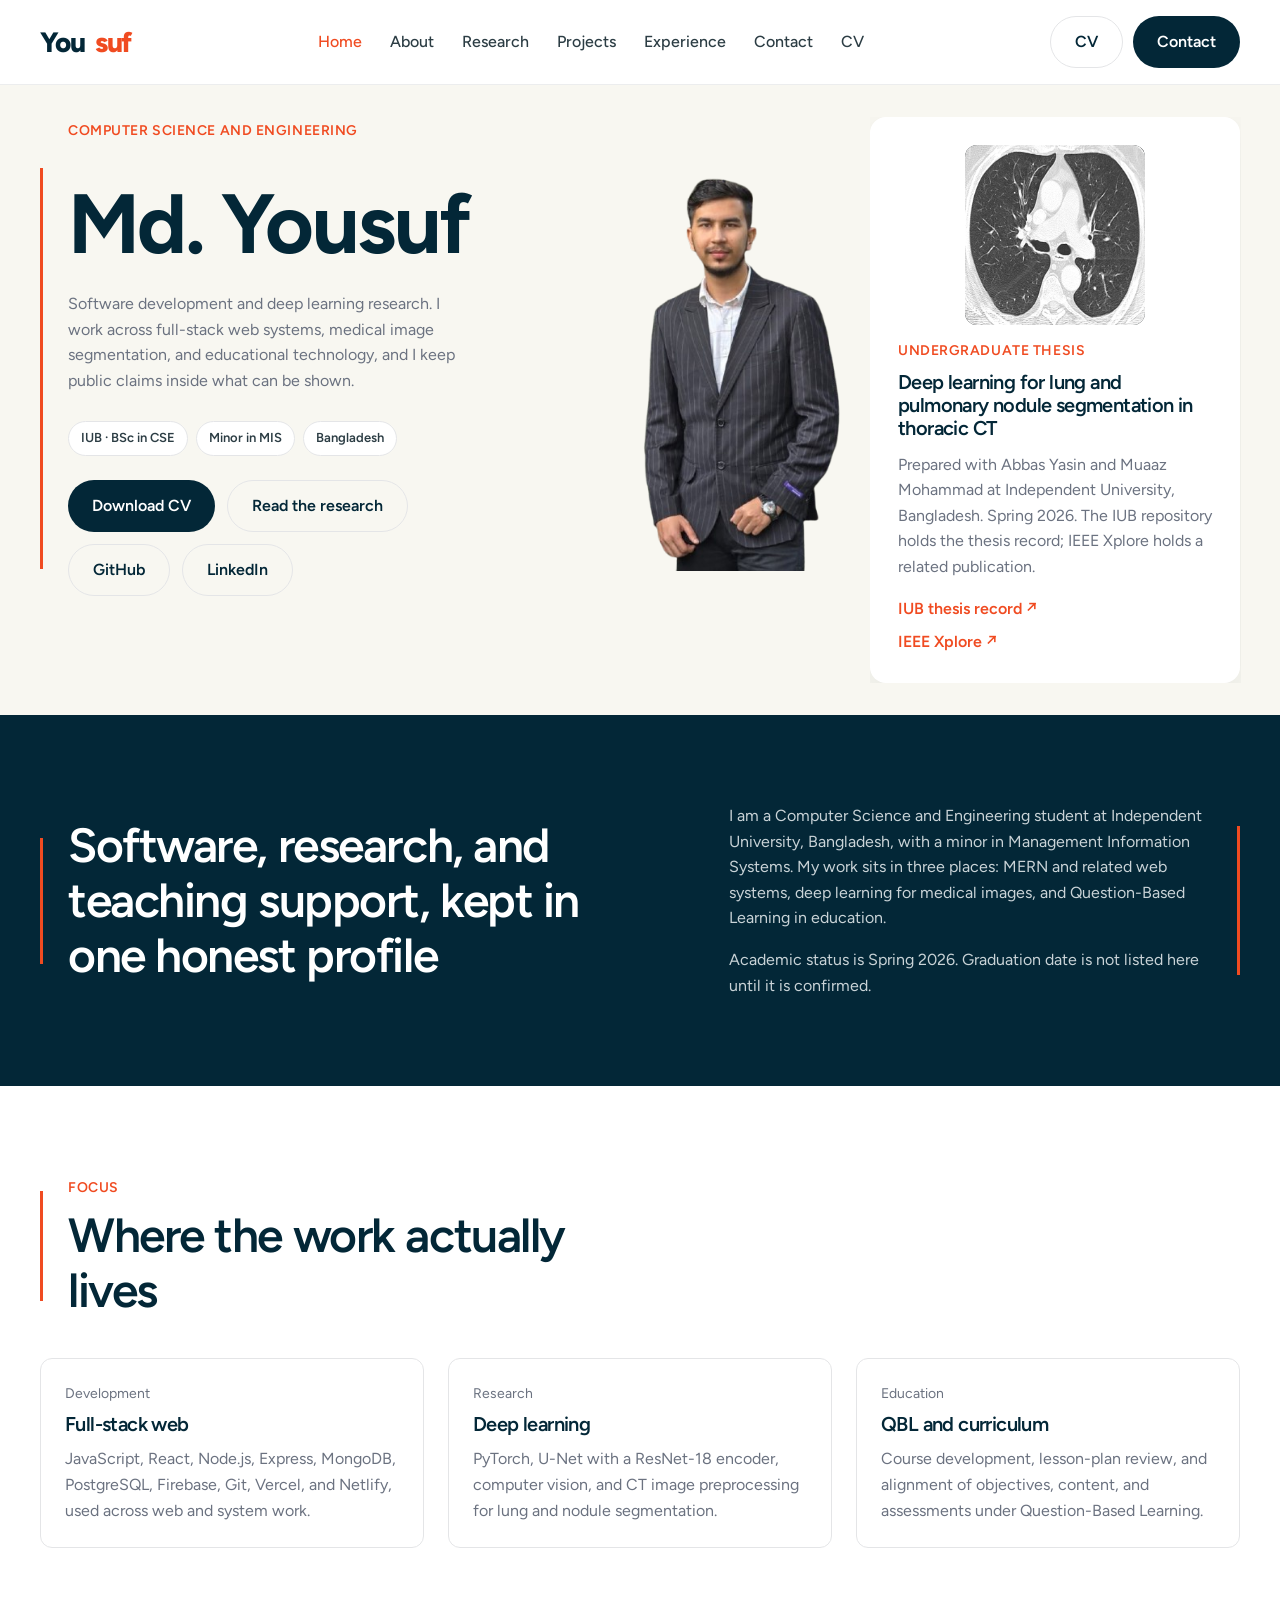
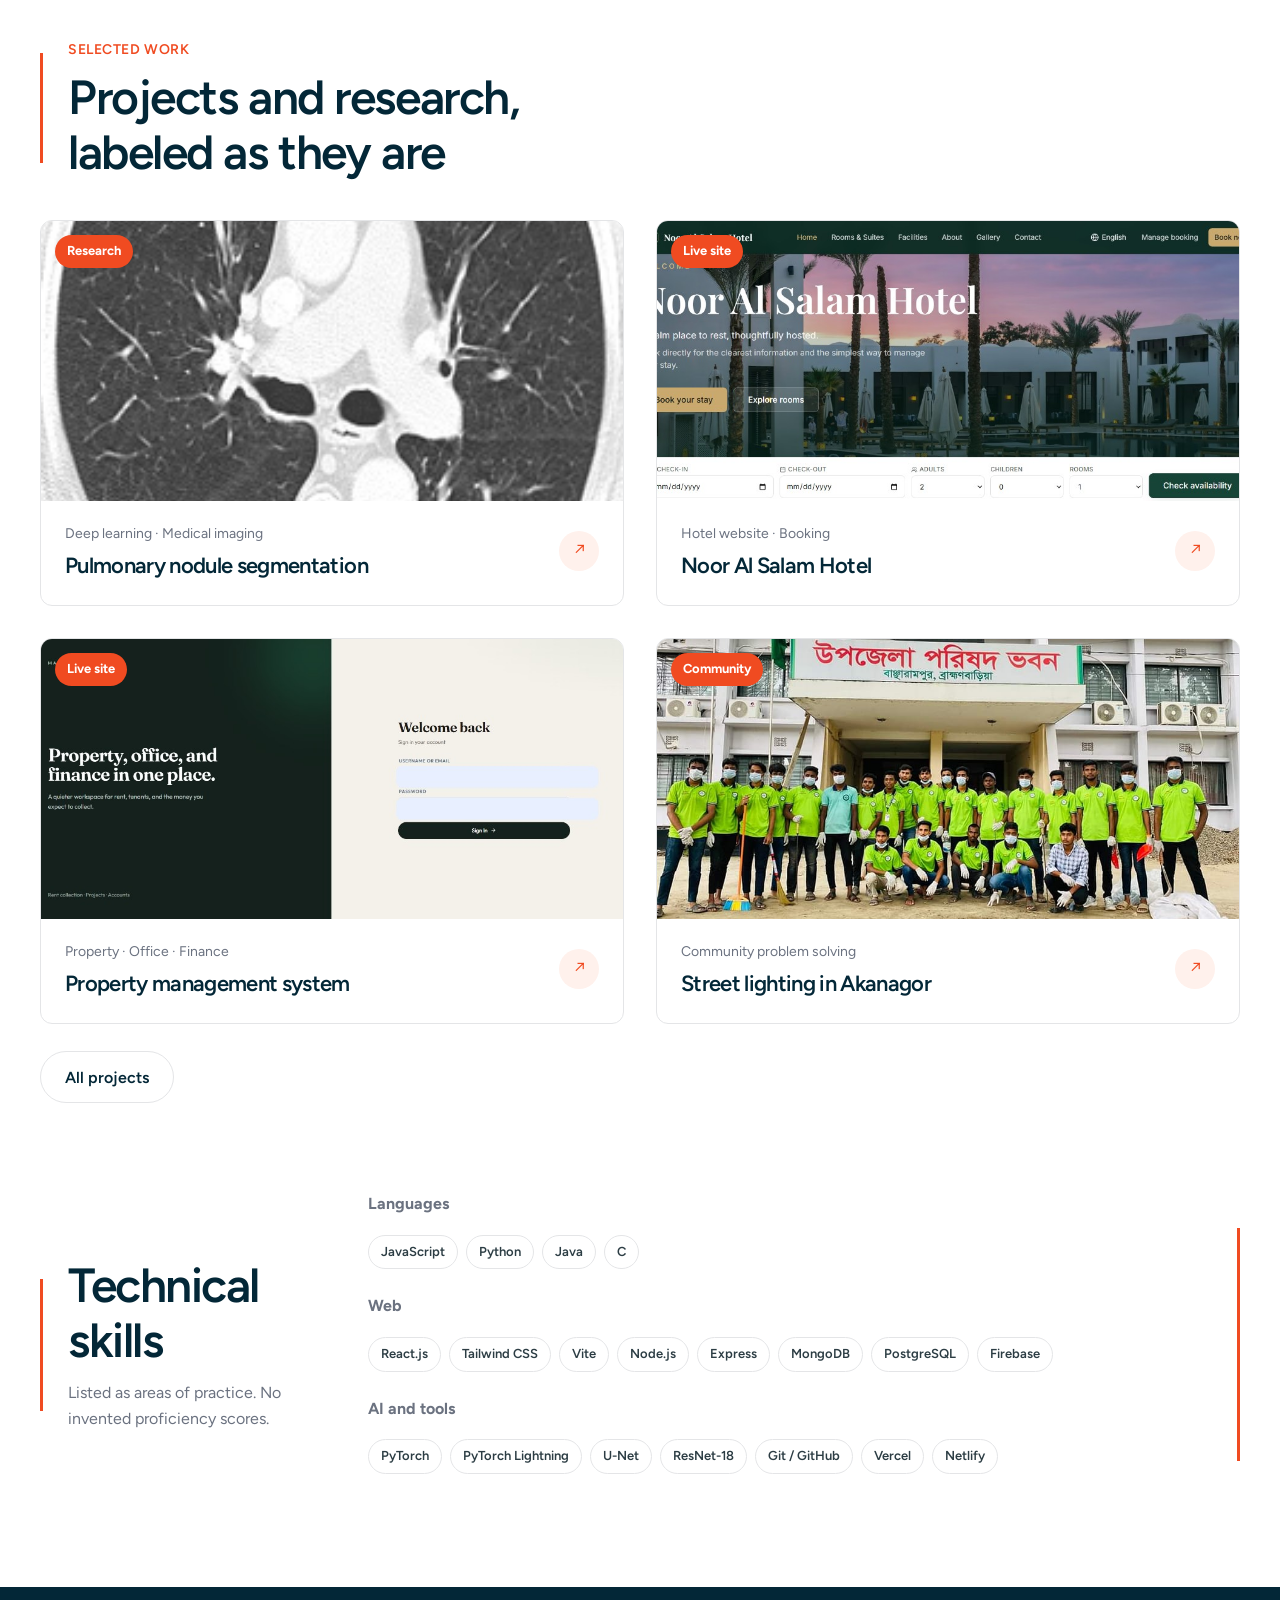
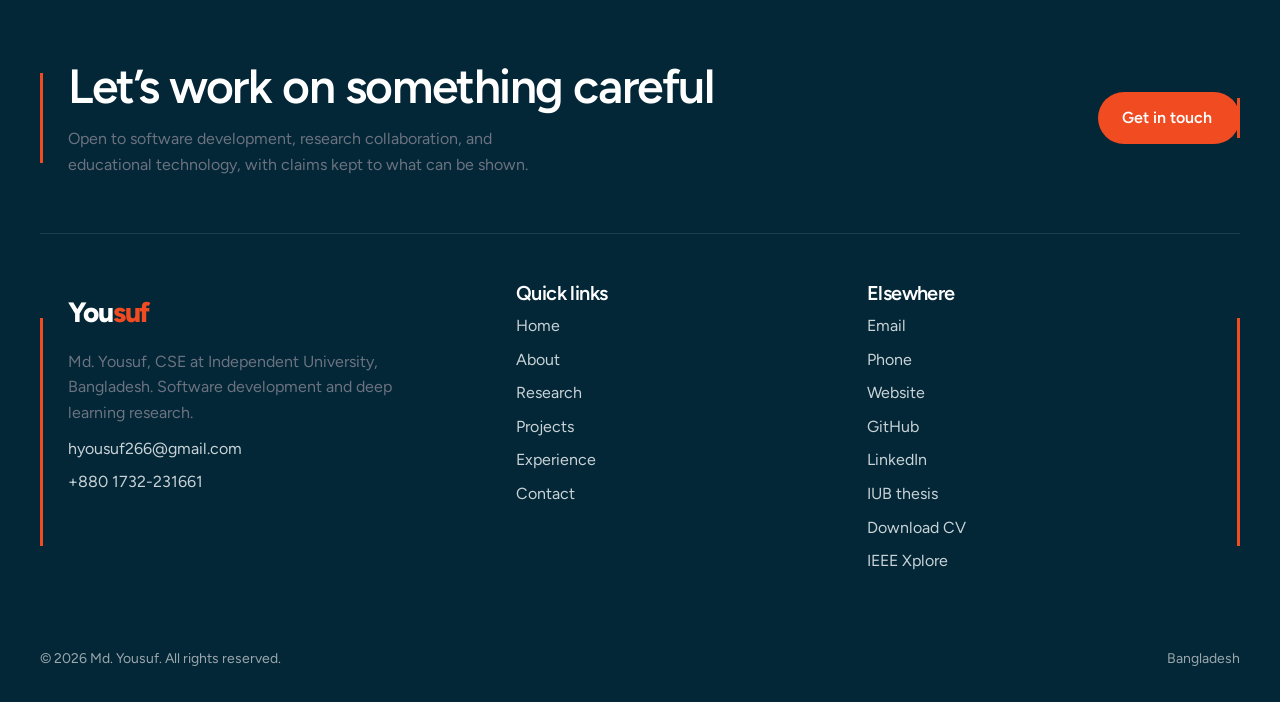
==== commit 7b6dbeb9: "Add cv" ====
--- a/site/index.html
+++ b/site/index.html
@@ -26,13 +26,14 @@
           <span class="pill">Bangladesh</span>
         </div>
         <div class="hero-actions">
-          <a class="btn btn-dark" href="research.html">Read the research</a>
+          <a class="btn btn-dark" href="files/Md_Yousuf_CV.pdf" target="_blank" rel="noopener">Download CV</a>
+          <a class="btn btn-line" href="research.html">Read the research</a>
           <a class="btn btn-line" href="https://github.com/yousufhasany" target="_blank" rel="noopener">GitHub</a>
           <a class="btn btn-line" href="https://www.linkedin.com/in/md-yousufhasan/" target="_blank" rel="noopener">LinkedIn</a>
         </div>
       </div>
       <div class="hero-portrait reveal reveal-center">
-        <img src="images/yousuf-profile.png" alt="Md. Yousuf">
+        <img src="images/yousuf-profile.png?v=5" alt="Md. Yousuf">
       </div>
       <aside class="profile-card reveal reveal-right">
         <img class="ct-thumb" src="images/ct-slice-082.png" alt="Axial thoracic CT slice from the research">
--- a/site/css/style.css
+++ b/site/css/style.css
@@ -117,6 +117,13 @@
 
 .nav a:hover,
 .nav a.active { color: var(--accent); }
+
+.header-actions {
+  display: flex;
+  align-items: center;
+  gap: 10px;
+  flex-shrink: 0;
+}
 
 .menu-toggle {
   display: none;
@@ -1089,7 +1096,7 @@
   }
   .nav.open { display: flex; }
   .menu-toggle { display: block; }
-  .header-inner .btn { display: none; }
+  .header-actions { display: none; }
   .hero-grid { grid-template-columns: 1fr; }
   .hero-stats { grid-template-columns: 1fr; }
   .grid-2, .grid-3, .quote-grid, .pricing, .about-facts, .form-row, .results, .community-shots {
